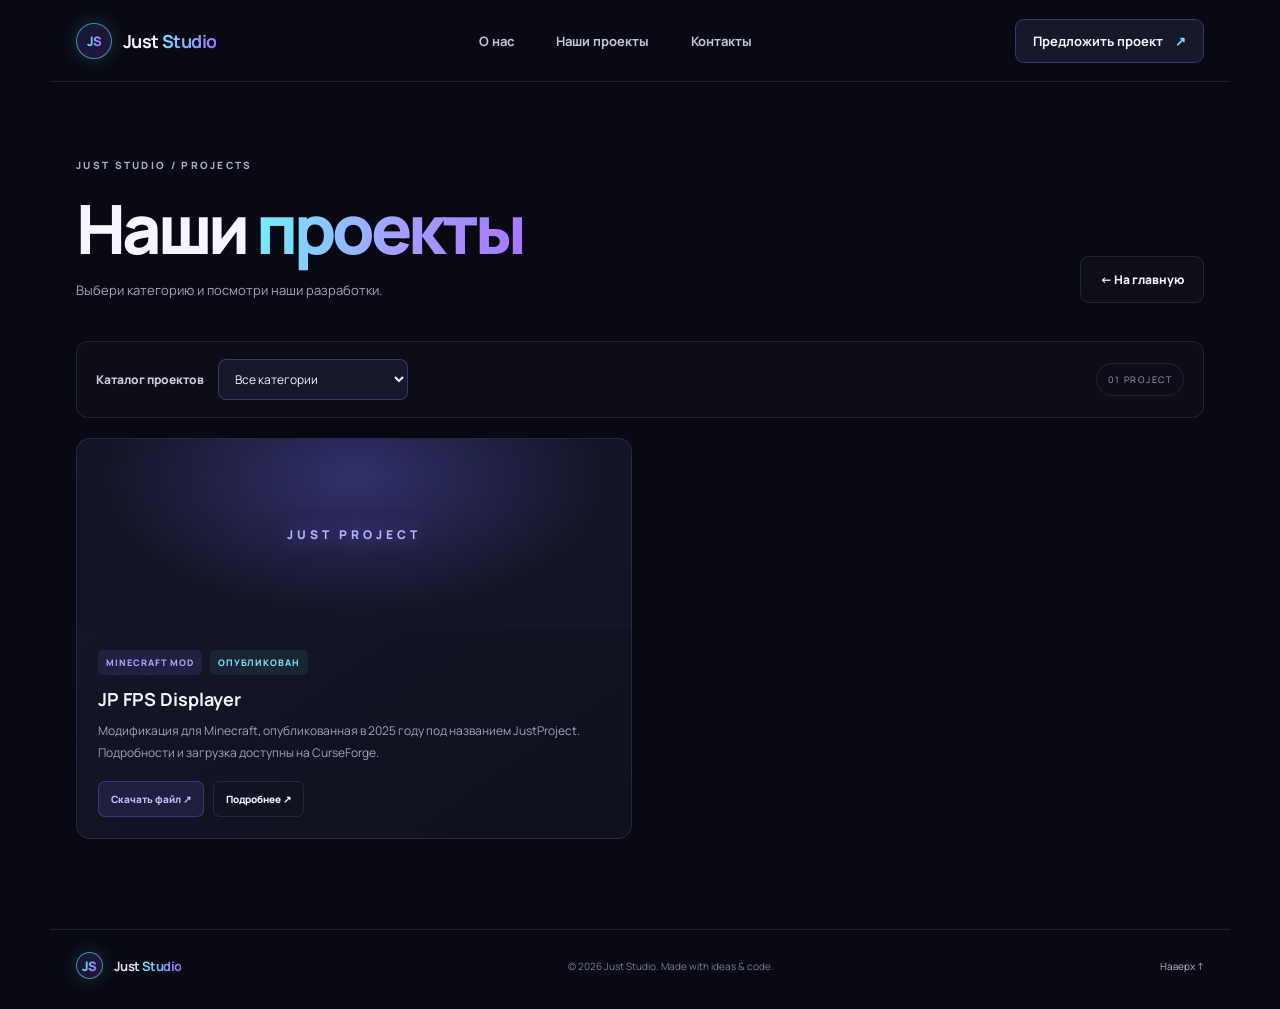
==== projects.html @ bf5d2486 "Add files via upload" ====
<!doctype html>
<html lang="ru">
<head>
  <meta charset="utf-8">
  <meta name="viewport" content="width=device-width, initial-scale=1">
  <meta name="theme-color" content="#080912">
  <meta name="description" content="Каталог проектов Just Studio: моды, плагины и скрипты.">
  <title>Наши проекты — Just Studio</title>
  <link rel="stylesheet" href="style.css">
</head>
<body>
  <header class="topbar">
    <a class="brand" href="index.html">
      <span class="brand-mark"><img src="https://i.ibb.co/TxhYN3mq/photo-2026-10-01-20-30-49.jpg" alt="Логотип Just Studio" onerror="this.style.display='none';this.parentElement.classList.add('no-image')"></span>
      <span>Just <b>Studio</b></span>
    </a>
    <nav aria-label="Основная навигация">
      <a href="index.html#about">О нас</a><a href="projects.html" aria-current="page">Наши проекты</a><a href="index.html#contact">Контакты</a>
    </nav>
    <a class="nav-cta" href="index.html#suggest">Предложить проект <span>↗</span></a>
  </header>

  <main class="catalog-main">
    <div class="catalog-kicker">JUST STUDIO / PROJECTS</div>
    <div class="catalog-title-row">
      <div><h1>Наши <span class="gradient">проекты</span></h1>
        <p>Выбери категорию и посмотри наши разработки.</p></div>
      <a class="button secondary catalog-back" href="index.html">← На главную</a>
    </div>
    <div class="catalog-controls">
      <label for="category-filter">Каталог проектов</label>
      <select id="category-filter">
        <option value="all">Все категории</option>
        <option value="mods">Моды</option>
        <option value="plugins">Плагины</option>
        <option value="scripts">Скрипты</option>
      </select>
      <span id="catalog-count" class="project-count">01 PROJECT</span>
    </div>
    <div class="project-grid catalog-grid" id="catalog-list"></div>
    <div class="catalog-empty" id="catalog-empty" hidden>В этой категории пока нет проектов.</div>
  </main>

  <footer><a class="brand footer-brand" href="index.html"><span class="brand-mark"><img src="https://i.ibb.co/TxhYN3mq/photo-2026-10-01-20-30-49.jpg" alt="" onerror="this.style.display='none';this.parentElement.classList.add('no-image')"></span><span>Just <b>Studio</b></span></a><span>© <span id="year"></span> Just Studio. Made with ideas & code.</span><a href="#">Наверх ↑</a></footer>
  <script src="projects.js"></script>
  <script src="projects-page.js"></script>
</body>
</html>
---- style.css ----
@import url('https://fonts.googleapis.com/css2?family=Manrope:wght@400;500;600;700;800&display=swap');
:root{--bg:#080912;--panel:#101321;--text:#f5f6ff;--muted:#a0a4bb;--line:rgba(160,170,220,.15);--cyan:#6ceaff;--purple:#9a72ff}
*{box-sizing:border-box}html{scroll-behavior:smooth}body{margin:0;background:var(--bg);color:var(--text);font-family:Manrope,Arial,sans-serif;overflow-x:hidden}body:before{content:"";position:fixed;inset:0;pointer-events:none;opacity:.22;background-image:linear-gradient(rgba(255,255,255,.025) 1px,transparent 1px),linear-gradient(90deg,rgba(255,255,255,.025) 1px,transparent 1px);background-size:58px 58px;mask-image:linear-gradient(to bottom,black,transparent 85%)}a{color:inherit;text-decoration:none}.topbar{height:82px;max-width:1180px;padding:0 26px;margin:auto;display:flex;align-items:center;justify-content:space-between;position:relative;z-index:2;border-bottom:1px solid var(--line)}.brand{display:flex;align-items:center;gap:11px;font-size:18px;font-weight:700;letter-spacing:-.6px}.brand b{background:linear-gradient(100deg,var(--cyan),var(--purple));background-clip:text;color:transparent}.brand-mark{width:36px;height:36px;border-radius:50%;display:grid;place-items:center;overflow:hidden;border:1px solid rgba(108,234,255,.55);box-shadow:0 0 20px #6ceaff30;background:linear-gradient(135deg,#101c31,#25153e)}.brand-mark img{width:100%;height:100%;object-fit:cover}.brand-mark.no-image:after{content:"JS";font-size:13px;font-weight:800;background:linear-gradient(100deg,var(--cyan),var(--purple));background-clip:text;color:transparent}nav{display:flex;gap:32px;color:#b5b8ca;font-size:12px}nav a:hover,.footer-brand:hover{color:white}.nav-cta{font-size:12px;font-weight:700;border:1px solid #7772d85c;padding:11px 15px;border-radius:9px;background:#17182a}.nav-cta span,.button span{margin-left:9px;color:var(--cyan)}.hero{max-width:1180px;margin:auto;min-height:590px;padding:105px 26px 65px;position:relative;overflow:hidden}.eyebrow,.section-kicker{font-size:10px;letter-spacing:2.3px;font-weight:800;color:#a9aec8}.eyebrow{display:flex;align-items:center;gap:10px}.pulse{width:7px;height:7px;border-radius:50%;background:#6ceaff;box-shadow:0 0 12px #6ceaff}.hero h1{font-size:clamp(48px,7vw,82px);line-height:1.06;letter-spacing:-5px;margin:25px 0 19px;font-weight:800}.gradient{background:linear-gradient(100deg,#75eaff 4%,#a4a0ff 53%,#a875ff 100%);background-clip:text;color:transparent}.hero-copy{max-width:530px;color:var(--muted);font-size:14px;line-height:1.9}.hero-actions{display:flex;gap:12px;margin-top:28px}.button{display:inline-flex;align-items:center;justify-content:center;padding:14px 19px;border-radius:9px;font-size:12px;font-weight:800;transition:.2s}.button:hover{transform:translateY(-2px)}.primary{color:#080912;background:linear-gradient(105deg,#7cecff,#b29bff);box-shadow:0 8px 30px #8c8bff25}.primary span{color:#25233d}.secondary{border:1px solid var(--line);background:#ffffff06}.hero-tags{display:flex;align-items:center;gap:14px;margin-top:55px;font-size:9px;letter-spacing:2px;color:#777d99;font-weight:800}.hero-tags i{width:3px;height:3px;border-radius:50%;background:#777d99}.hero-orbit{position:absolute;width:360px;height:360px;right:8%;top:125px;display:grid;place-items:center;opacity:.9}.orbit-ring{position:absolute;inset:0;border-radius:50%;border:1px solid #7774ff36;box-shadow:inset 0 0 65px #785bff0c,0 0 80px #715bff0c}.orbit-ring:before,.orbit-ring:after{content:"";position:absolute;border-radius:50%;border:1px solid #6ceaff20;inset:32px}.orbit-ring:after{inset:67px;border-color:#a17cff24}.orbit-core{width:125px;height:125px;border-radius:32px;display:grid;place-items:center;font-size:42px;font-weight:800;letter-spacing:-4px;background:linear-gradient(145deg,#18243d,#1c1532);border:1px solid #8c8bff65;box-shadow:0 0 65px #8c73ff35,inset 0 0 30px #6ceaff0c;background-clip:padding-box;color:#e8eaff;text-shadow:0 0 25px #a18aff}.orbit-dot{position:absolute;width:9px;height:9px;border-radius:50%;background:var(--cyan);top:48px;right:65px;box-shadow:0 0 18px var(--cyan)}.section{max-width:1180px;margin:auto;padding:76px 26px;display:grid;grid-template-columns:190px 1fr;border-top:1px solid var(--line);scroll-margin-top:35px}.section-kicker{padding-top:11px}.section-content h2{font-size:clamp(30px,4vw,48px);line-height:1.18;letter-spacing:-2px;margin:0 0 18px}.section-content>p,.section-heading p,.suggest-panel p{font-size:13px;line-height:1.9;color:var(--muted);max-width:620px;margin:0}.service-grid{display:grid;grid-template-columns:repeat(4,1fr);gap:12px;margin-top:35px}.service{padding:19px 17px;border:1px solid var(--line);background:linear-gradient(145deg,#ffffff08,#ffffff02);border-radius:12px;display:flex;flex-direction:column;gap:8px}.service-icon{font-size:20px;color:var(--cyan);height:25px}.service b{font-size:13px}.service small{font-size:10px;color:var(--muted)}.section-heading{display:flex;justify-content:space-between;align-items:end;gap:20px;margin-bottom:26px}.section-heading h2{margin-bottom:9px}.project-count{white-space:nowrap;font-size:9px;letter-spacing:1.5px;color:#9ea4c0;border:1px solid var(--line);padding:9px 11px;border-radius:20px}.project-grid{display:grid;grid-template-columns:repeat(2,minmax(0,1fr));gap:17px}.project-card{overflow:hidden;border:1px solid var(--line);border-radius:14px;background:linear-gradient(145deg,#15182a,#0e101c);transition:.2s}.project-card:hover{transform:translateY(-3px);border-color:#8c83ff77;box-shadow:0 15px 45px #0005}.project-image{height:190px;background:radial-gradient(ellipse at 50% 20%,#32306b,#121525 65%);display:grid;place-items:center;overflow:hidden}.project-image img{width:100%;height:100%;object-fit:cover}.project-image.placeholder:after{content:"JUST PROJECT";font-size:12px;letter-spacing:4px;font-weight:800;color:#b4b5ff;text-shadow:0 0 22px #887cff}.project-body{padding:21px}.project-meta{display:flex;align-items:center;gap:8px;margin-bottom:12px}.project-type,.project-status{font-size:9px;font-weight:800;letter-spacing:1px;text-transform:uppercase;padding:6px 8px;border-radius:5px;background:#8277ff20;color:#aaa0ff}.project-status{background:#6ceaff13;color:#77dff4}.project-body h3{font-size:18px;margin:0 0 9px}.project-body p{font-size:12px;line-height:1.8;color:var(--muted);margin:0 0 18px}.project-actions{display:flex;gap:9px;flex-wrap:wrap}.project-link{font-size:10px;font-weight:800;border:1px solid var(--line);border-radius:7px;padding:10px 12px}.project-link.primary-link{background:#8174ff20;border-color:#8174ff4d;color:#c4bdff}.suggest-panel{display:flex;align-items:center;justify-content:space-between;gap:30px;padding:35px;border:1px solid #8277ff3d;border-radius:16px;background:radial-gradient(ellipse at 100% 0%,#7464ff19,transparent 55%),#ffffff04}.suggest-panel h2{margin-top:12px}.suggest-panel p{max-width:490px}.suggest-panel .button{flex-shrink:0}.contact-links{display:grid;grid-template-columns:repeat(3,1fr);gap:12px;margin-top:27px}.contact-links>a{display:flex;align-items:center;gap:12px;padding:17px;border:1px solid var(--line);border-radius:10px;background:#ffffff04}.contact-links>a:hover{border-color:#7c83ff66;background:#ffffff08}.contact-symbol{width:34px;height:34px;border-radius:9px;display:grid;place-items:center;color:var(--cyan);background:#6ceaff10;font-size:17px}.contact-links b,.contact-links small{display:block}.contact-links b{font-size:11px}.contact-links small{font-size:10px;color:var(--muted);margin-top:4px}.arrow{margin-left:auto;color:#8e93ad;font-size:13px}footer{max-width:1180px;margin:auto;padding:22px 26px 30px;border-top:1px solid var(--line);display:flex;align-items:center;justify-content:space-between;color:#777d96;font-size:10px}.footer-brand{font-size:13px;color:#dfe1f1}.footer-brand .brand-mark{width:27px;height:27px}footer>a:last-child{color:#b7bad0}
@media(max-width:760px){.topbar{height:70px;padding:0 18px}.topbar nav{display:none}.nav-cta{font-size:10px;padding:10px}.hero{padding:83px 22px 55px;min-height:555px}.hero h1{letter-spacing:-3px}.hero-orbit{width:220px;height:220px;right:-45px;top:235px;opacity:.45}.orbit-core{width:85px;height:85px;border-radius:23px;font-size:29px}.orbit-ring:before{inset:22px}.orbit-ring:after{inset:45px}.orbit-dot{top:30px;right:38px}.hero-copy{max-width:420px}.section{padding:55px 22px;grid-template-columns:1fr;gap:20px}.section-kicker{padding:0}.service-grid{grid-template-columns:repeat(2,1fr)}.project-grid{grid-template-columns:1fr}.project-image{height:180px}.suggest-panel{align-items:flex-start;flex-direction:column;padding:25px}.contact-links{grid-template-columns:1fr}.contact-links>a{padding:14px}footer{padding:20px 22px;gap:12px;flex-wrap:wrap}footer>span{order:3;width:100%}}
@media(prefers-reduced-motion:reduce){html{scroll-behavior:auto}*,*:before,*:after{transition:none!important}}

/* Brand icons in the contact cards */
.contact-symbol svg{width:19px;height:19px;display:block;fill:currentColor}
.telegram-logo{color:#6bcff5;background:#6bcff515}
.tiktok-logo{color:#f4f4ff;background:#ffffff10}
.github-logo{color:#c4b6ff;background:#a18aff15}
.contact-links{grid-template-columns:repeat(2,minmax(0,1fr))}
@media(max-width:760px){.contact-links{grid-template-columns:1fr}}


/* Separate projects catalog */
.catalog-main{max-width:1180px;min-height:calc(100vh - 150px);margin:auto;padding:76px 26px 90px}
.catalog-kicker{font-size:10px;letter-spacing:2.3px;font-weight:800;color:#a9aec8;margin-bottom:20px}
.catalog-title-row{display:flex;align-items:end;justify-content:space-between;gap:20px;margin-bottom:38px}
.catalog-title-row h1{font-size:clamp(38px,6vw,68px);line-height:1.08;letter-spacing:-4px;margin:0 0 13px;font-weight:800}
.catalog-title-row p{font-size:13px;line-height:1.9;color:var(--muted);margin:0}
.catalog-back{flex-shrink:0}
.catalog-controls{display:flex;align-items:center;gap:14px;padding:17px 19px;margin-bottom:20px;border:1px solid var(--line);border-radius:12px;background:#ffffff05}
.catalog-controls label{font-size:12px;font-weight:800;color:#c8cbe0}
.catalog-controls select{min-width:190px;padding:10px 35px 10px 12px;color:var(--text);background:#15182a;border:1px solid #7772d85c;border-radius:8px;font:inherit;font-size:12px;outline:none}
.catalog-controls select:focus{border-color:var(--cyan)}
.catalog-controls option{background:#15182a;color:var(--text)}
.catalog-controls .project-count{margin-left:auto}
.catalog-grid{grid-template-columns:repeat(2,minmax(0,1fr))}
.catalog-empty{padding:45px 20px;text-align:center;border:1px dashed var(--line);border-radius:12px;color:var(--muted);font-size:13px}
@media(max-width:760px){.catalog-main{padding:55px 22px 65px}.catalog-title-row{align-items:flex-start;flex-direction:column}.catalog-title-row h1{letter-spacing:-2px}.catalog-controls{align-items:stretch;flex-direction:column}.catalog-controls select{width:100%}.catalog-controls .project-count{margin-left:0;align-self:flex-start}.catalog-grid{grid-template-columns:1fr}}


/* Larger navigation controls and hover feedback */
.topbar nav{gap:10px}
.topbar nav a{display:inline-flex;align-items:center;justify-content:center;padding:11px 15px;border:1px solid transparent;border-radius:9px;font-size:13px;font-weight:700;color:#c3c6d9;transition:transform .2s ease,background .2s ease,border-color .2s ease,color .2s ease,box-shadow .2s ease}
.topbar nav a:hover,.topbar nav a:focus-visible{color:#fff;background:linear-gradient(120deg,#6ceaff15,#9a72ff20);border-color:#8b83ff66;transform:translateY(-2px);box-shadow:0 7px 20px #7164ff20}
.topbar nav a:active{transform:translateY(0) scale(.98)}
.nav-cta{font-size:13px;padding:12px 17px;transition:transform .2s ease,background .2s ease,border-color .2s ease,box-shadow .2s ease}
.nav-cta:hover,.nav-cta:focus-visible{transform:translateY(-2px);background:#22243a;border-color:#8b83ff88;box-shadow:0 7px 22px #7164ff24}
.nav-cta:active{transform:translateY(0) scale(.98)}
.section-heading-actions{display:flex;align-items:center;gap:10px;flex-shrink:0}
.view-all-button{white-space:nowrap}
@media(max-width:760px){.topbar nav{display:none}.section-heading-actions{align-items:flex-start;flex-direction:column}.view-all-button{font-size:10px;padding:10px 12px}}
@media(prefers-reduced-motion:reduce){.topbar nav a,.nav-cta{transition:none}}
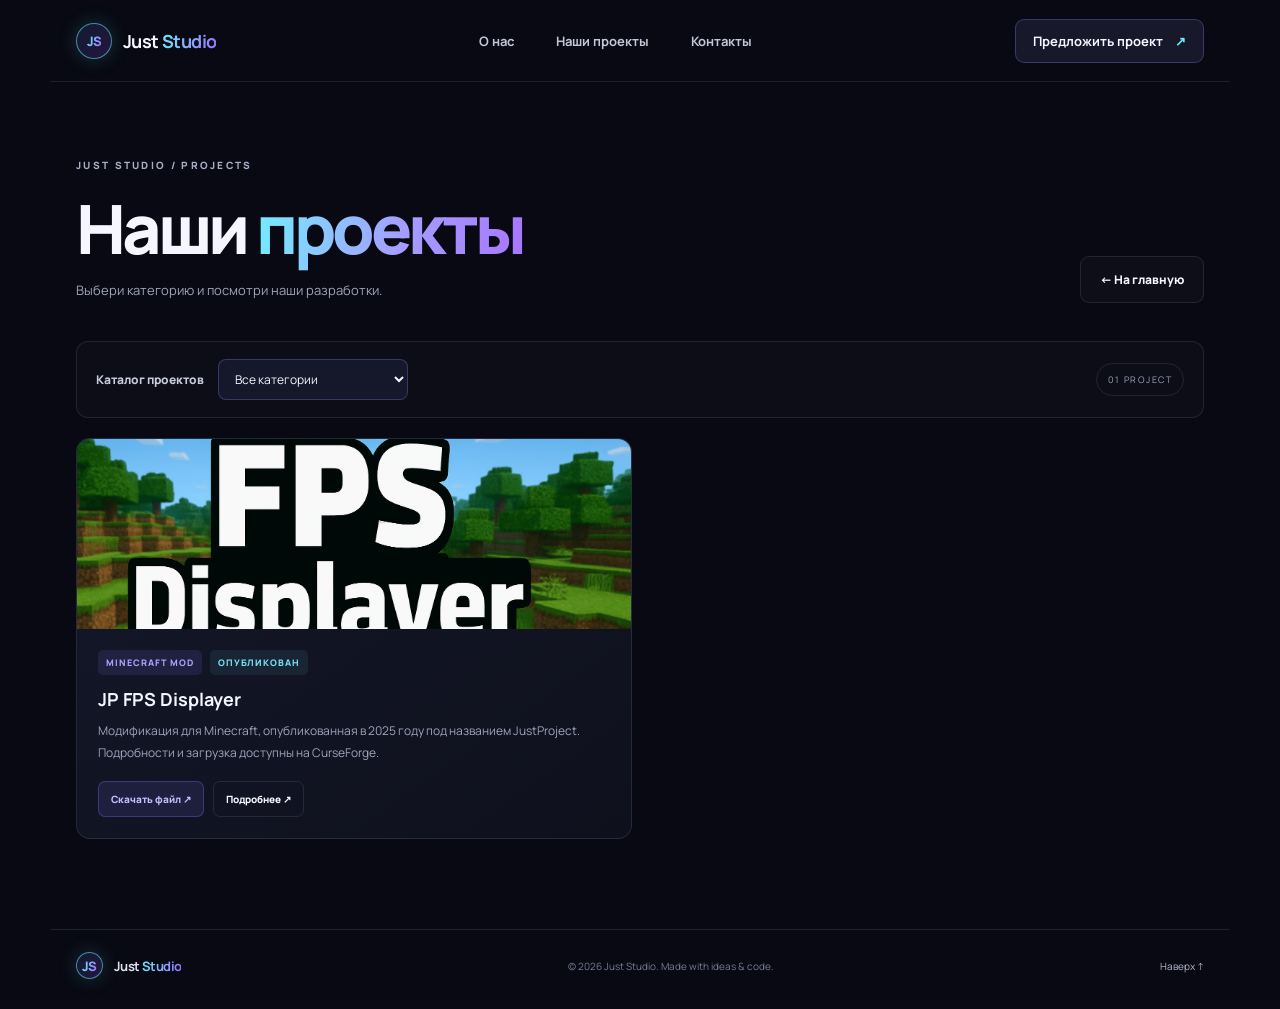
==== commit 16b159ea: "Update projects.html" ====
--- a/projects.html
+++ b/projects.html
@@ -5,6 +5,7 @@
   <meta name="viewport" content="width=device-width, initial-scale=1">
   <meta name="theme-color" content="#080912">
   <meta name="description" content="Каталог проектов Just Studio: моды, плагины и скрипты.">
+  <link rel="icon" type="image/png" href="/assets/favicon.png">
   <title>Наши проекты — Just Studio</title>
   <link rel="stylesheet" href="style.css">
 </head>
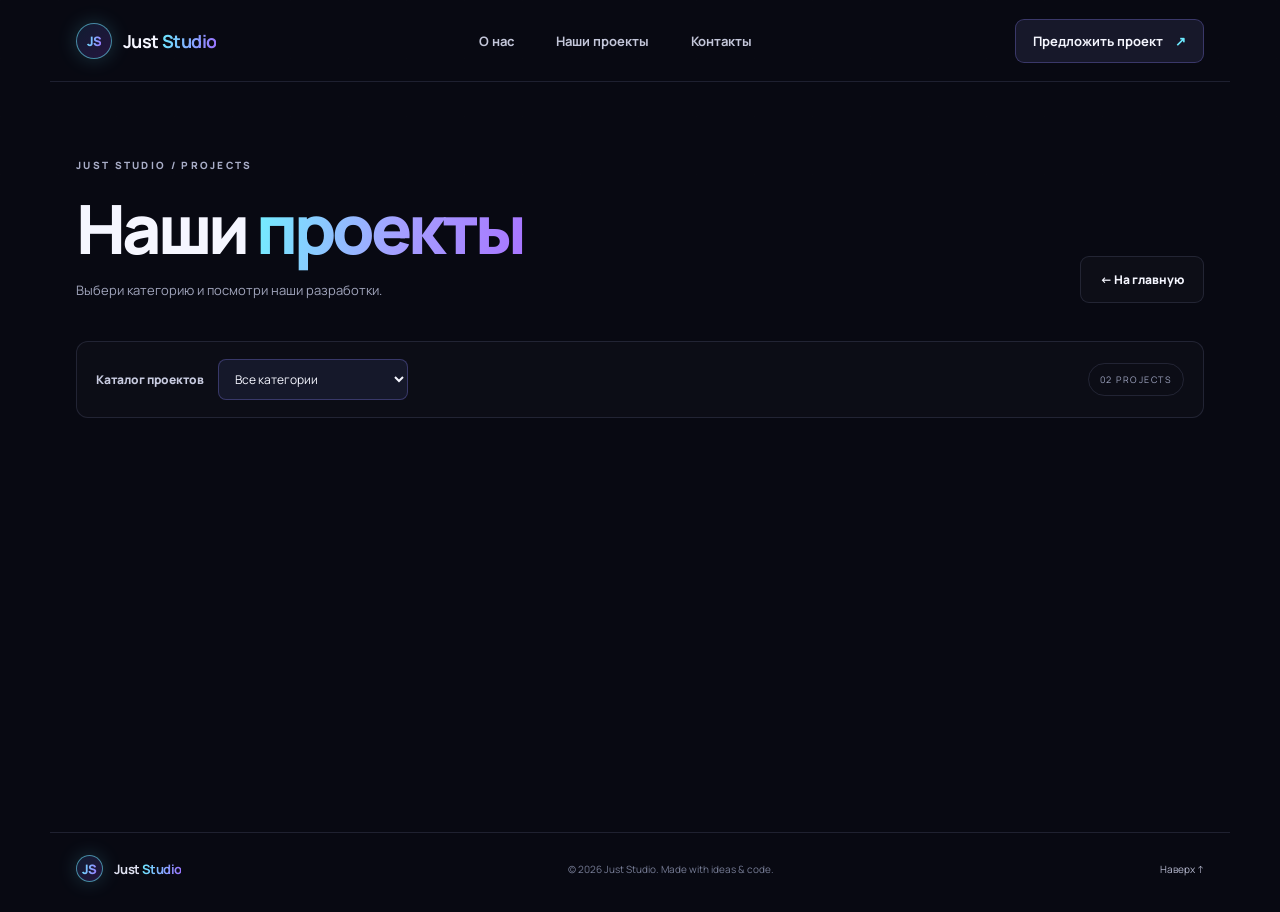
==== commit 42360c6b: "Update projects.html" ====
--- a/projects.html
+++ b/projects.html
@@ -31,10 +31,11 @@
     <div class="catalog-controls">
       <label for="category-filter">Каталог проектов</label>
       <select id="category-filter">
-        <option value="all">Все категории</option>
-        <option value="mods">Моды</option>
-        <option value="plugins">Плагины</option>
-        <option value="scripts">Скрипты</option>
+          <option value="all">Все категории</option>
+          <option value="mods">Моды</option>
+          <option value="plugins">Плагины</option>
+          <option value="scripts">Скрипты</option>
+          <option value="bots">Telegram-боты</option>
       </select>
       <span id="catalog-count" class="project-count">01 PROJECT</span>
     </div>
